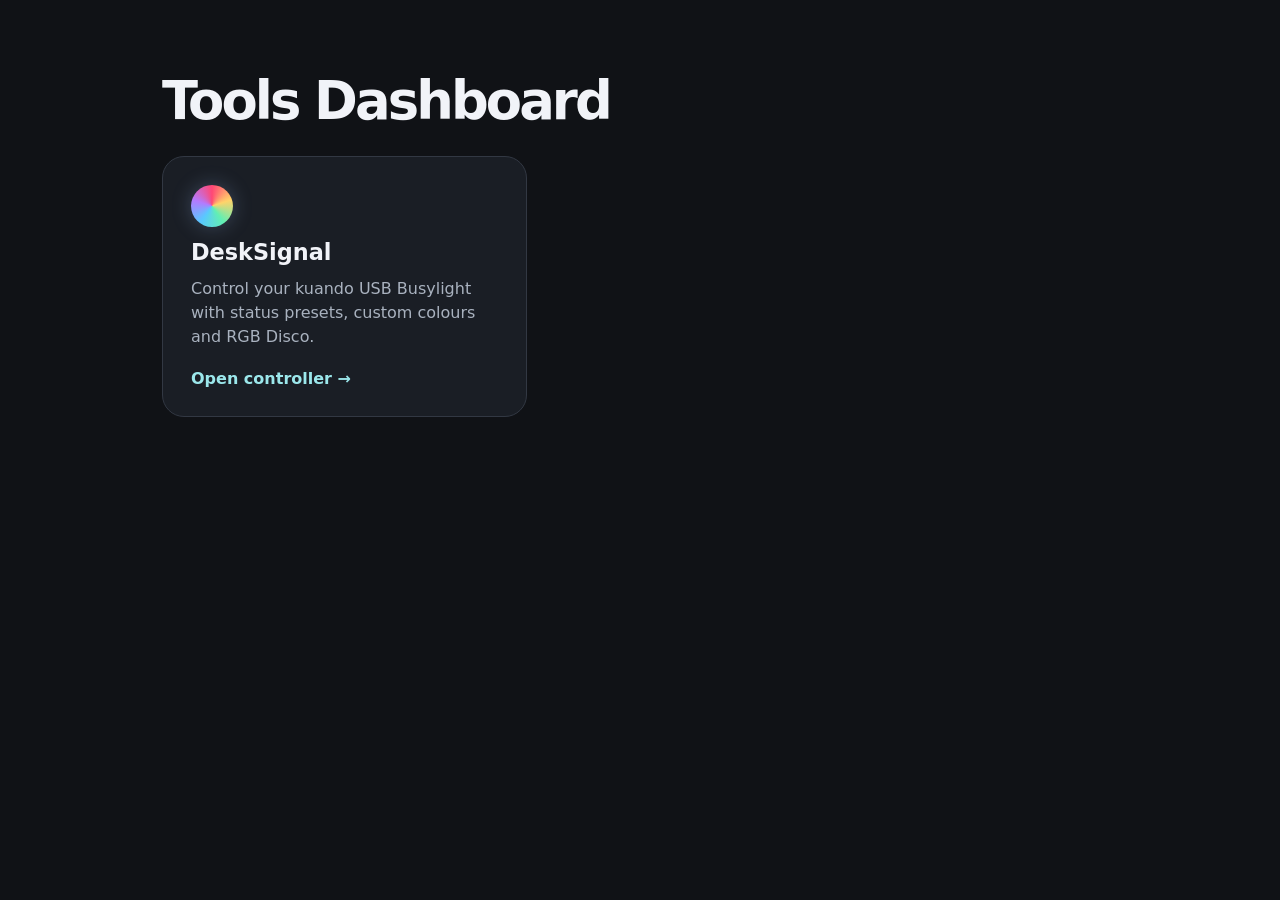
==== index.html @ a9bd28ab "Add tools dashboard and 100 ms RGB cycles" ====
<!doctype html>
<html lang="en">
<head>
  <meta charset="utf-8">
  <meta name="viewport" content="width=device-width, initial-scale=1">
  <title>Tools Dashboard</title>
  <link rel="stylesheet" href="./style.css?v=dashboard-1">
</head>
<body>
  <main>
    <header><h1>Tools Dashboard</h1></header>
    <section class="tool-grid" aria-label="Available tools">
      <a class="panel tool-card" href="./desk-signal.html">
        <span class="tool-light" aria-hidden="true"></span>
        <h2>DeskSignal</h2>
        <p>Control your kuando USB Busylight with status presets, custom colours and RGB Disco.</p>
        <span class="tool-action">Open controller <span aria-hidden="true">→</span></span>
      </a>
    </section>
  </main>
</body>
</html>
---- style.css ----
:root {
  color-scheme: dark;
  font-family: system-ui, sans-serif;
  background: #101216;
  color: #f1f3f8;
  --muted: #a9b2bf;
  --border: #323843;
  --accent: #9be7eb;
}
* { box-sizing: border-box; }
body { margin: 0; }
main { max-width: 1000px; margin: auto; padding: clamp(24px, 6vw, 72px) 22px; }
header, .monitor-top, .field, .actions { display: flex; align-items: center; justify-content: space-between; gap: 12px; }
header { margin-bottom: 26px; flex-wrap: wrap; }
h1, h2, p { margin: 0; }
h1 { font-size: clamp(2rem, 5vw, 3.3rem); letter-spacing: -.055em; line-height: 1.1; }
h2 { font-size: 1rem; font-weight: 650; }
.brand, .caption { color: var(--muted); font-size: .83rem; }
.brand { letter-spacing: .16em; margin-bottom: 9px; }
.layout { display: grid; grid-template-columns: 1.05fr 1fr; gap: 16px; }
.panel { background: #1a1e25; border: 1px solid var(--border); border-radius: 22px; padding: clamp(18px, 4vw, 28px); }
.monitor { display: flex; flex-direction: column; justify-content: space-between; min-height: 340px; }
#connection { font-size: .8rem; color: var(--muted); }
#connection.connected { color: var(--accent); }
.current { font-size: 1.6rem; font-weight: 650; margin-top: 3px; }
.lamp-stage { display: grid; place-items: center; padding: 46px 0; }
#lamp {
  --light: #000000;
  width: 110px;
  aspect-ratio: 1;
  border-radius: 50%;
  border: 1px solid #ffffff24;
  background: radial-gradient(circle at 36% 28%, #ffffff22, transparent 55%), var(--light);
  box-shadow: 0 0 55px color-mix(in srgb, var(--light), transparent 55%), inset 0 -14px 24px #0005;
}
.controls h2 { margin-bottom: 14px; }
.presets { display: grid; grid-template-columns: repeat(2, minmax(0, 1fr)); gap: 8px; }
button { border: 1px solid var(--border); border-radius: 10px; padding: 11px 13px; color: inherit; background: #232833; font: inherit; font-size: .9rem; font-weight: 600; cursor: pointer; }
button:hover { filter: brightness(1.15); }
button:focus-visible, input:focus-visible { outline: 2px solid var(--accent); outline-offset: 3px; }
button:disabled { opacity: .55; cursor: default; }
.primary { background: var(--accent); color: #132327; border-color: transparent; }
.presets button { display: flex; align-items: center; text-align: left; gap: 8px; }
.presets button::before { content: ""; width: 9px; height: 9px; border-radius: 50%; background: var(--swatch); flex: none; }
.presets button[aria-pressed="true"] { border-color: var(--swatch); }
form { margin-top: 22px; padding-top: 18px; border-top: 1px solid var(--border); }
.field { margin-bottom: 8px; font-size: .9rem; }
input[type="color"] { width: 38px; height: 28px; padding: 2px; background: transparent; border: 1px solid var(--border); border-radius: 6px; cursor: pointer; }
input[type="range"] { width: 100%; margin: 0 0 16px; accent-color: var(--accent); }
output, .message { color: var(--muted); }
.actions { justify-content: flex-start; flex-wrap: wrap; }
.message { margin-top: 16px; font-size: .88rem; line-height: 1.5; }
@media (max-width: 680px) { .layout { grid-template-columns: 1fr; } .monitor { min-height: 275px; } }

.tool-grid { display: grid; grid-template-columns: repeat(auto-fit, minmax(min(100%, 290px), 1fr)); gap: 16px; }
.tool-card { display: grid; max-width: 365px; gap: 12px; color: inherit; text-decoration: none; }
.tool-card:hover, .tool-card:focus-visible { border-color: var(--accent); }
.tool-card h2 { font-size: 1.4rem; }
.tool-card p { color: var(--muted); line-height: 1.5; }
.tool-light {
  width: 42px;
  aspect-ratio: 1;
  border-radius: 50%;
  background: conic-gradient(#ff4775, #ffd36a, #62efb2, #59c8ff, #b37bff, #ff4775);
  box-shadow: 0 0 20px #a4c6ff40;
}
.tool-action { margin-top: 8px; color: var(--accent); font-weight: 650; }
.tool-nav { margin-bottom: 20px; }
.tool-nav a { color: var(--accent); text-underline-offset: 4px; }
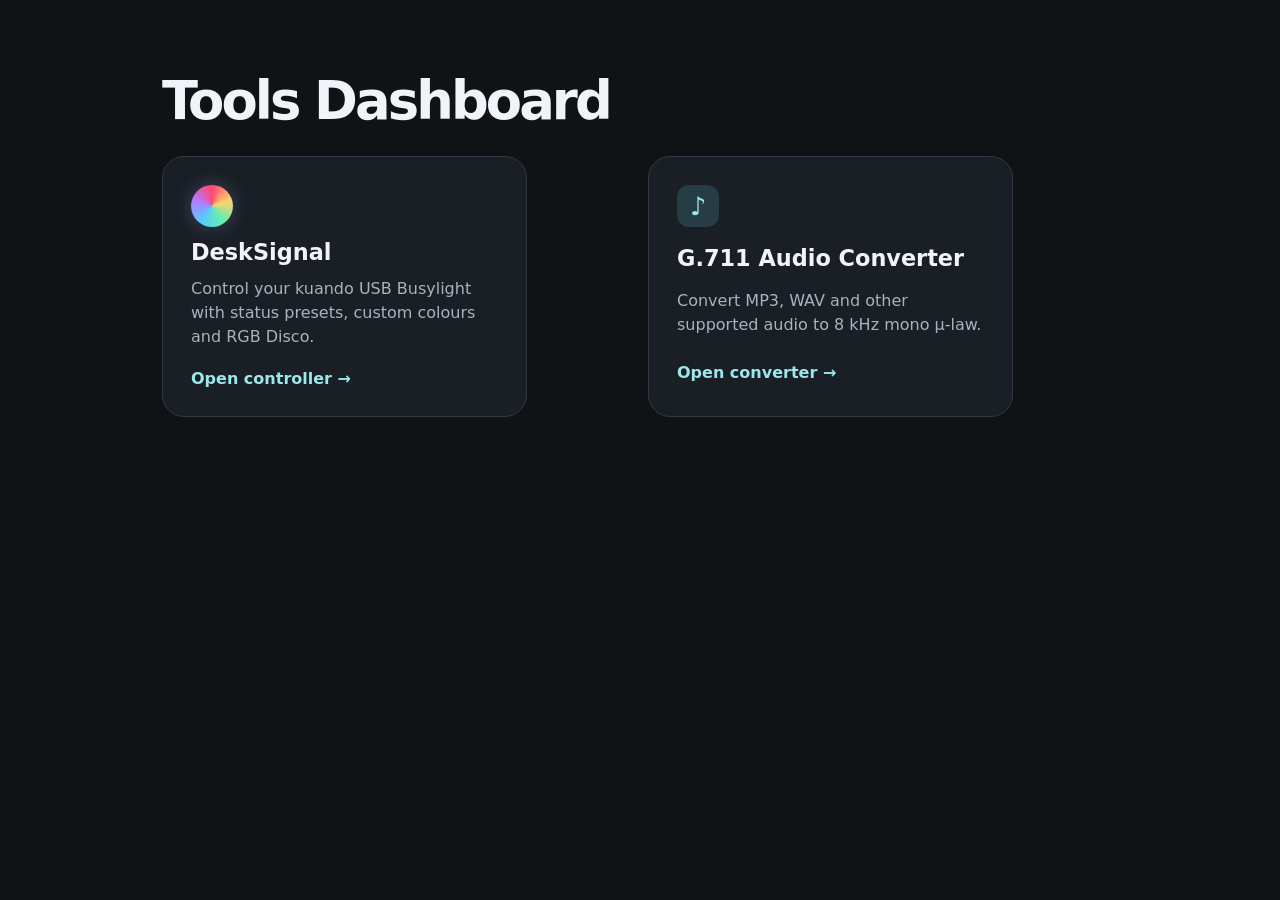
==== commit 3d94dfc5: "Add G.711 mu-law audio converter to tools dashboard" ====
--- a/index.html
+++ b/index.html
@@ -4,7 +4,7 @@
   <meta charset="utf-8">
   <meta name="viewport" content="width=device-width, initial-scale=1">
   <title>Tools Dashboard</title>
-  <link rel="stylesheet" href="./style.css?v=dashboard-1">
+  <link rel="stylesheet" href="./style.css?v=audio-1">
 </head>
 <body>
   <main>
@@ -16,6 +16,12 @@
         <p>Control your kuando USB Busylight with status presets, custom colours and RGB Disco.</p>
         <span class="tool-action">Open controller <span aria-hidden="true">→</span></span>
       </a>
+      <a class="panel tool-card" href="./audio-converter.html">
+        <span class="tool-audio" aria-hidden="true">♪</span>
+        <h2>G.711 Audio Converter</h2>
+        <p>Convert MP3, WAV and other supported audio to 8 kHz mono μ-law.</p>
+        <span class="tool-action">Open converter <span aria-hidden="true">→</span></span>
+      </a>
     </section>
   </main>
 </body>
--- a/style.css
+++ b/style.css
@@ -67,3 +67,13 @@
 .tool-action { margin-top: 8px; color: var(--accent); font-weight: 650; }
 .tool-nav { margin-bottom: 20px; }
 .tool-nav a { color: var(--accent); text-underline-offset: 4px; }
+
+.tool-audio { display: grid; place-items: center; width: 42px; aspect-ratio: 1; border-radius: 12px; background: #263d45; color: var(--accent); font-size: 1.6rem; }
+.audio-panel { max-width: 660px; }
+.audio-summary { color: var(--muted); line-height: 1.5; }
+.audio-form { display: grid; gap: 12px; }
+.audio-form input, .audio-form select { width: 100%; font: inherit; }
+.audio-form input::file-selector-button, .audio-form select { background: #232833; color: inherit; padding: 10px; border: 1px solid var(--border); border-radius: 8px; font: inherit; }
+.audio-form input::file-selector-button { margin-right: 10px; }
+.audio-form .actions { margin-top: 6px; }
+.audio-form a { color: var(--accent); }
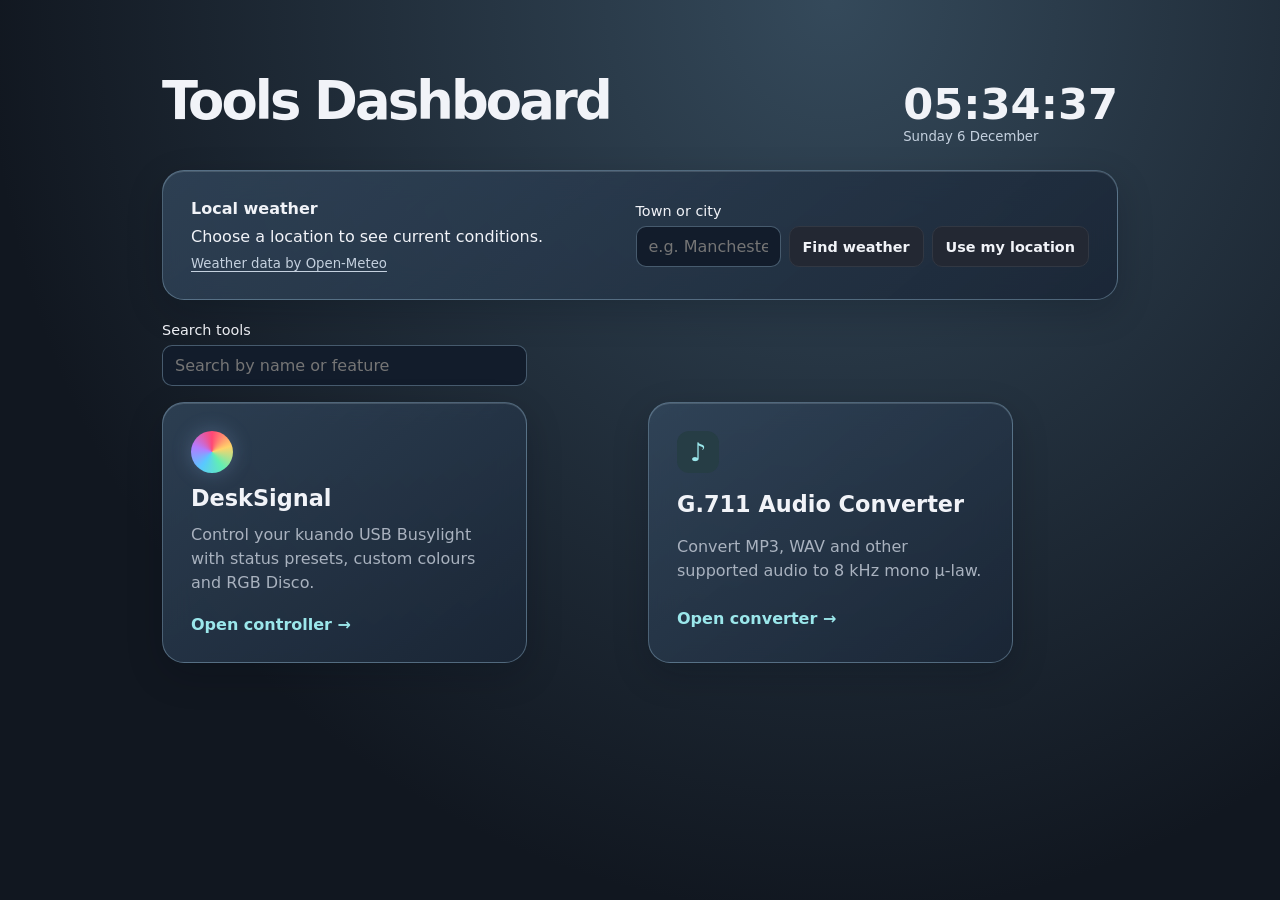
==== commit f2e41a9d: "Add live clock, tool search and weather dashboard effects" ====
--- a/index.html
+++ b/index.html
@@ -4,11 +4,36 @@
   <meta charset="utf-8">
   <meta name="viewport" content="width=device-width, initial-scale=1">
   <title>Tools Dashboard</title>
-  <link rel="stylesheet" href="./style.css?v=audio-1">
+  <link rel="stylesheet" href="./style.css?v=weather-1">
+  <script type="module" src="./dashboard.mjs?v=weather-1"></script>
 </head>
-<body>
+<body class="weather-dashboard">
+  <div id="weather-effect" aria-hidden="true"></div>
   <main>
-    <header><h1>Tools Dashboard</h1></header>
+    <header class="dashboard-header">
+      <h1>Tools Dashboard</h1>
+      <div class="dashboard-clock"><time id="clock"></time><p id="clock-date" class="caption"></p></div>
+    </header>
+    <section class="panel weather-panel" aria-labelledby="weather-title">
+      <div class="weather-content">
+        <h2 id="weather-title">Local weather</h2>
+        <p id="weather-status" class="weather-status" role="status">Choose a location to see current conditions.</p>
+        <p class="caption"><a href="https://open-meteo.com/">Weather data by Open-Meteo</a></p>
+      </div>
+      <form id="weather-form" class="weather-form">
+        <label for="weather-town">Town or city</label>
+        <div class="weather-actions">
+          <input id="weather-town" type="text" placeholder="e.g. Manchester" autocomplete="off" maxlength="80">
+          <button id="weather-find" type="submit">Find weather</button>
+          <button id="weather-locate" type="button">Use my location</button>
+        </div>
+      </form>
+    </section>
+    <div class="dashboard-search">
+      <label for="tool-search">Search tools</label>
+      <input id="tool-search" type="search" placeholder="Search by name or feature">
+    </div>
+    <p id="search-empty" class="message" role="status" hidden>No matching tools.</p>
     <section class="tool-grid" aria-label="Available tools">
       <a class="panel tool-card" href="./desk-signal.html">
         <span class="tool-light" aria-hidden="true"></span>
--- a/style.css
+++ b/style.css
@@ -77,3 +77,51 @@
 .audio-form input::file-selector-button { margin-right: 10px; }
 .audio-form .actions { margin-top: 6px; }
 .audio-form a { color: var(--accent); }
+
+[hidden] { display: none !important; }
+.weather-dashboard {
+  min-height: 100vh;
+  --sky: #456176;
+  background: radial-gradient(ellipse at 65% 0%, color-mix(in srgb, var(--sky), transparent 32%), transparent 72%), #111720;
+}
+.weather-dashboard[data-weather="clear"] { --sky: #987346; }
+.weather-dashboard[data-weather="cloud"] { --sky: #566178; }
+.weather-dashboard[data-weather="rain"] { --sky: #365271; }
+.weather-dashboard[data-weather="snow"] { --sky: #607c99; }
+.weather-dashboard[data-weather="night"] { --sky: #252a5c; }
+.weather-dashboard main { position: relative; }
+.weather-dashboard .panel {
+  border-color: #a5c9e45c;
+  background: linear-gradient(140deg, #34495fc4, #1a2636e8);
+  box-shadow: inset 0 1px 0 #e6f3ff26, 0 12px 36px #060a1233;
+  backdrop-filter: blur(16px);
+}
+.weather-dashboard .tool-card:hover, .weather-dashboard .tool-card:focus-visible { border-color: var(--accent); }
+.dashboard-header { align-items: baseline; }
+.dashboard-clock time { font-size: clamp(1.8rem, 5vw, 2.7rem); font-variant-numeric: tabular-nums; font-weight: 650; }
+.dashboard-clock .caption, .weather-content .caption { color: #c5d1df; }
+.weather-content a { color: inherit; text-underline-offset: 3px; }
+.weather-panel { display: grid; grid-template-columns: 1fr auto; align-items: center; gap: 16px; }
+.weather-status { margin: 8px 0; line-height: 1.4; }
+.weather-form { margin: 0; padding: 0; border: 0; }
+.weather-form label, .dashboard-search label { display: block; margin-bottom: 7px; font-size: .9rem; }
+.weather-actions { display: flex; flex-wrap: wrap; gap: 8px; }
+.weather-actions input, .dashboard-search input {
+  background: #121c2b; color: inherit; border: 1px solid #a5c9e45c; border-radius: 10px; padding: 10px 12px; font: inherit;
+}
+.weather-actions input { flex: 1 1 140px; width: 145px; min-width: 0; }
+.dashboard-search { margin: 22px 0 16px; }
+.dashboard-search input { width: min(100%, 365px); }
+#weather-effect { position: fixed; inset: 0; overflow: hidden; pointer-events: none; }
+.weather-particle { display: none; position: absolute; left: var(--x); top: -25px; }
+[data-weather="rain"] .weather-particle {
+  display: block; width: 1px; height: 22px; background: #a1cef992;
+  animation: weather-fall calc(var(--fall) * .3) linear var(--delay) infinite;
+}
+[data-weather="snow"] .weather-particle {
+  display: block; width: var(--size); aspect-ratio: 1; border-radius: 50%; background: #eef8ffcc;
+  animation: weather-fall var(--fall) linear var(--delay) infinite;
+}
+@keyframes weather-fall { to { transform: translate(8vw, calc(100vh + 30px)); } }
+@media (max-width: 740px) { .weather-panel { grid-template-columns: 1fr; } }
+@media (prefers-reduced-motion: reduce) { #weather-effect { display: none; } }
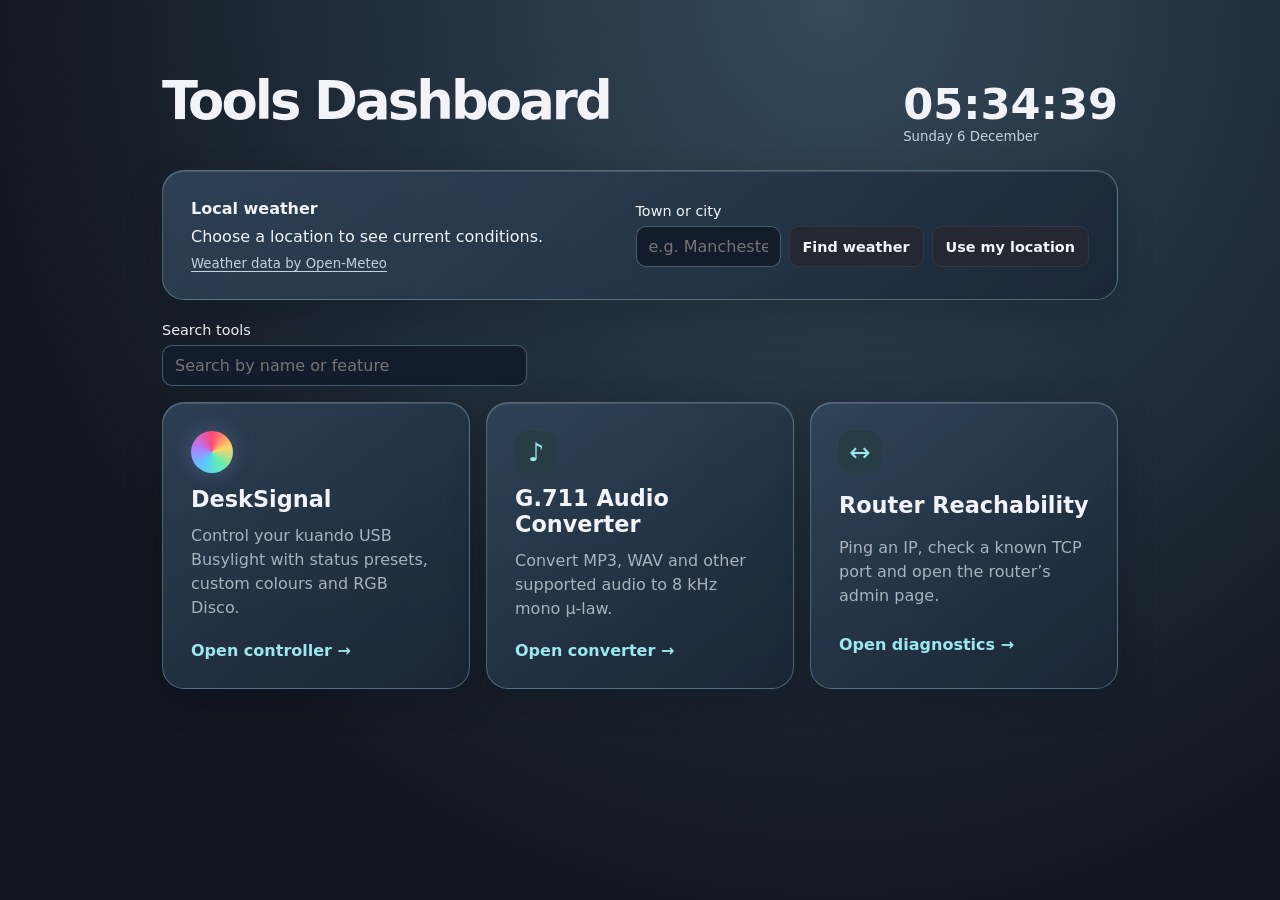
==== commit b3cf4bc8: "Add router reachability and local support companion" ====
--- a/index.html
+++ b/index.html
@@ -47,6 +47,12 @@
         <p>Convert MP3, WAV and other supported audio to 8 kHz mono μ-law.</p>
         <span class="tool-action">Open converter <span aria-hidden="true">→</span></span>
       </a>
+      <a class="panel tool-card" href="./router.html">
+        <span class="tool-audio" aria-hidden="true">↔</span>
+        <h2>Router Reachability</h2>
+        <p>Ping an IP, check a known TCP port and open the router’s admin page.</p>
+        <span class="tool-action">Open diagnostics <span aria-hidden="true">→</span></span>
+      </a>
     </section>
   </main>
 </body>
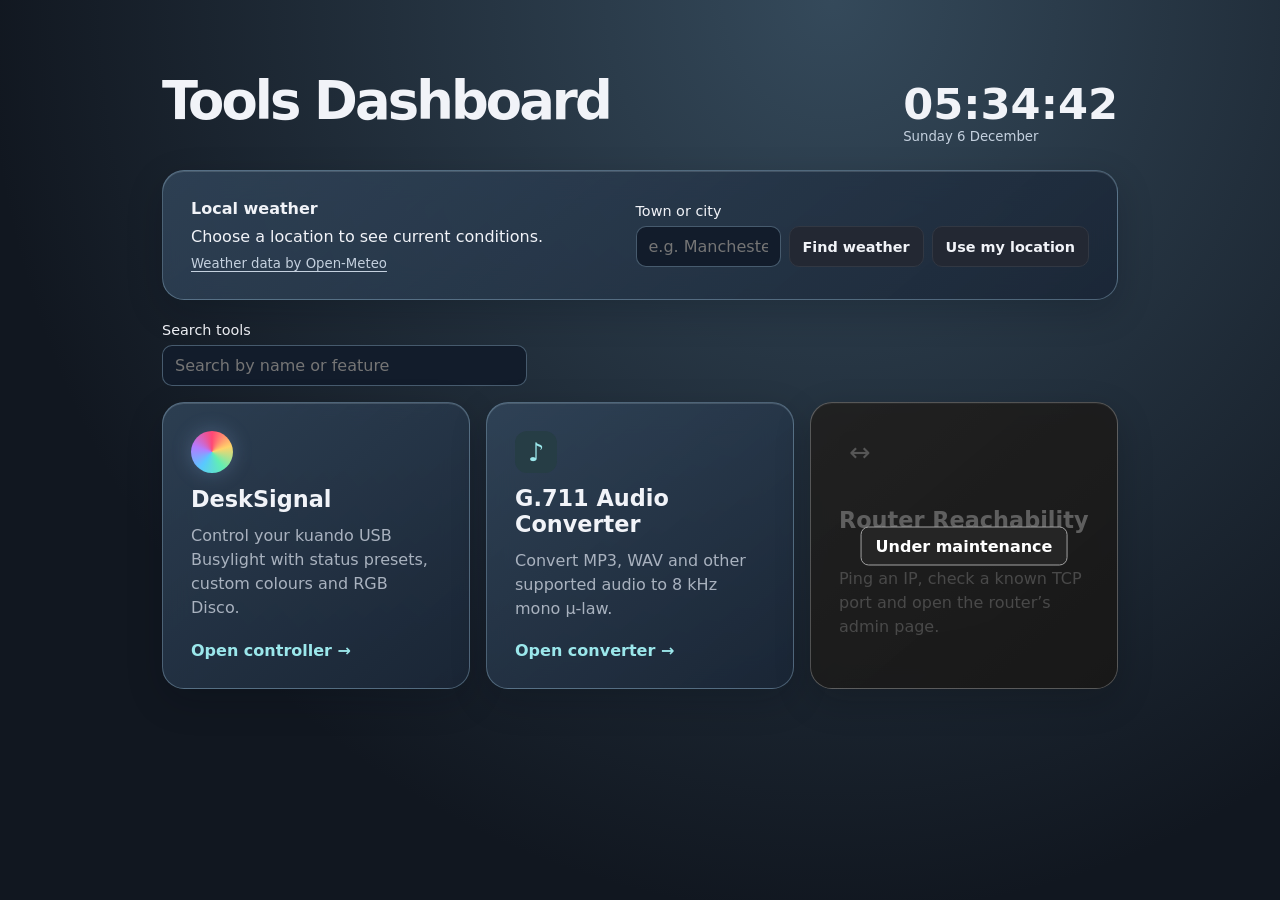
==== commit c76008d8: "Mark Router Reachability card under maintenance" ====
--- a/index.html
+++ b/index.html
@@ -6,6 +6,33 @@
   <title>Tools Dashboard</title>
   <link rel="stylesheet" href="./style.css?v=weather-1">
   <script type="module" src="./dashboard.mjs?v=weather-1"></script>
+  <style>
+    .tool-card--maintenance { position: relative; isolation: isolate; cursor: default; overflow: hidden; }
+    .weather-dashboard .tool-card--maintenance { filter: grayscale(1); border-color: #83889370; }
+    .weather-dashboard .tool-card--maintenance:hover { border-color: #83889370; }
+    .tool-card--maintenance::before {
+      content: "";
+      position: absolute;
+      inset: 0;
+      z-index: 1;
+      background: #101216a6;
+    }
+    .tool-maintenance-label {
+      position: absolute;
+      z-index: 2;
+      inset: 50% auto auto 50%;
+      transform: translate(-50%, -50%);
+      width: max-content;
+      max-width: calc(100% - 24px);
+      padding: 9px 14px;
+      border: 1px solid #9ca3af;
+      border-radius: 8px;
+      background: #22252b;
+      color: #fff;
+      font-weight: 650;
+      text-align: center;
+    }
+  </style>
 </head>
 <body class="weather-dashboard">
   <div id="weather-effect" aria-hidden="true"></div>
@@ -47,12 +74,12 @@
         <p>Convert MP3, WAV and other supported audio to 8 kHz mono μ-law.</p>
         <span class="tool-action">Open converter <span aria-hidden="true">→</span></span>
       </a>
-      <a class="panel tool-card" href="./router.html">
+      <article class="panel tool-card tool-card--maintenance">
         <span class="tool-audio" aria-hidden="true">↔</span>
         <h2>Router Reachability</h2>
         <p>Ping an IP, check a known TCP port and open the router’s admin page.</p>
-        <span class="tool-action">Open diagnostics <span aria-hidden="true">→</span></span>
-      </a>
+        <span class="tool-maintenance-label">Under maintenance</span>
+      </article>
     </section>
   </main>
 </body>
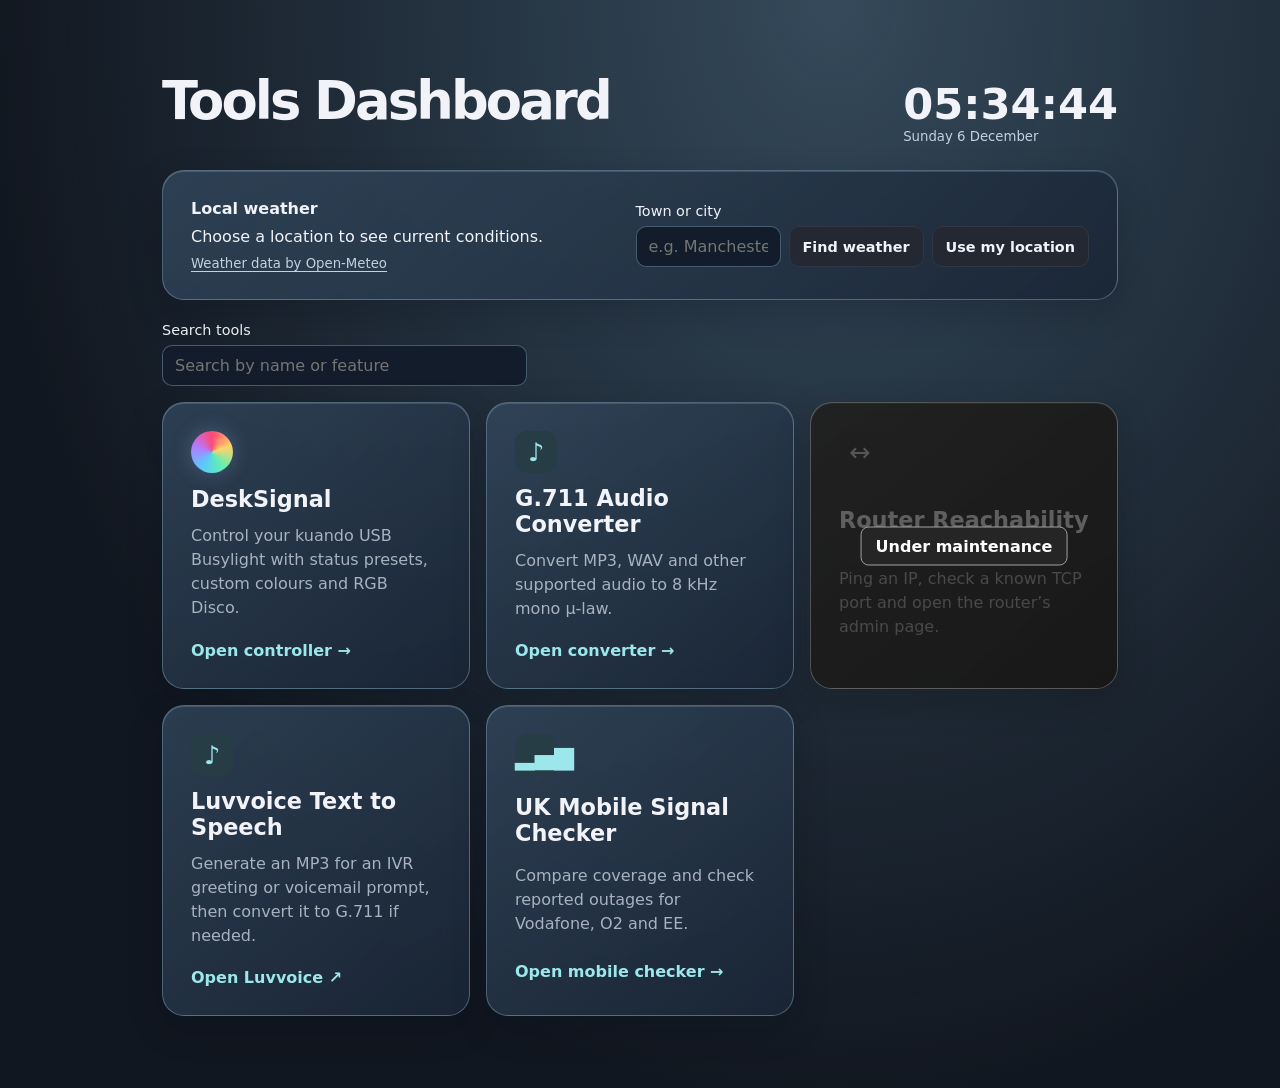
==== commit 274fb57d: "Add Luvvoice and UK mobile coverage and status tools" ====
--- a/index.html
+++ b/index.html
@@ -80,6 +80,18 @@
         <p>Ping an IP, check a known TCP port and open the router’s admin page.</p>
         <span class="tool-maintenance-label">Under maintenance</span>
       </article>
+      <a class="panel tool-card" href="https://luvvoice.com/" target="_blank" rel="noopener noreferrer">
+        <span class="tool-audio" aria-hidden="true">♪</span>
+        <h2>Luvvoice Text to Speech</h2>
+        <p>Generate an MP3 for an IVR greeting or voicemail prompt, then convert it to G.711 if needed.</p>
+        <span class="tool-action">Open Luvvoice <span aria-hidden="true">↗</span></span>
+      </a>
+      <a class="panel tool-card" href="./mobile-signal.html">
+        <span class="tool-audio" aria-hidden="true">▂▄▆</span>
+        <h2>UK Mobile Signal Checker</h2>
+        <p>Compare coverage and check reported outages for Vodafone, O2 and EE.</p>
+        <span class="tool-action">Open mobile checker <span aria-hidden="true">→</span></span>
+      </a>
     </section>
   </main>
 </body>
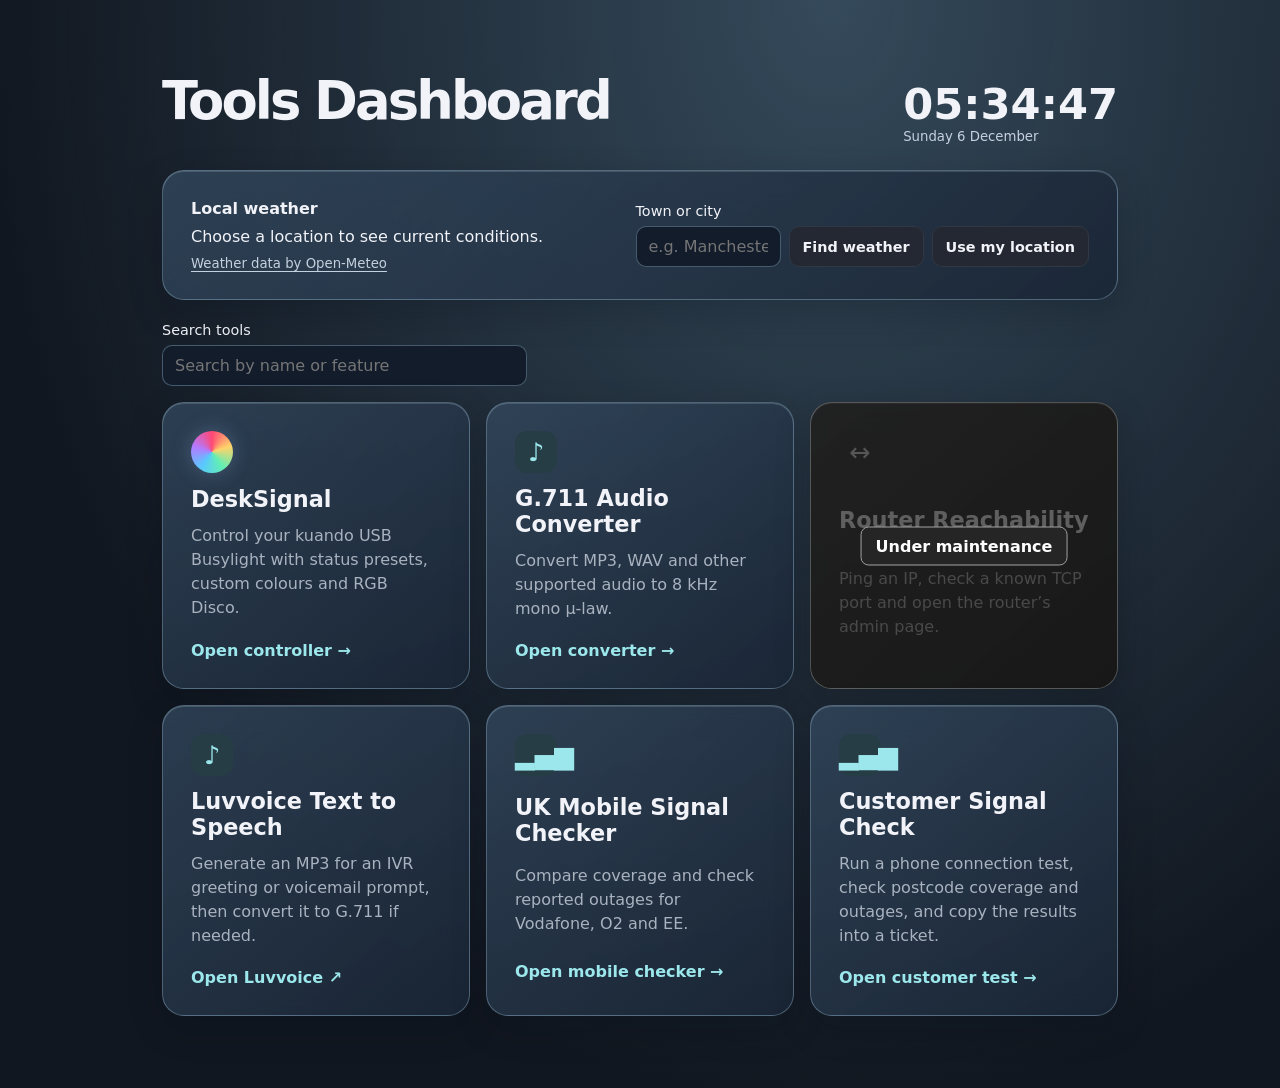
==== commit 19c61605: "Add shareable customer mobile connection and postcode checks" ====
--- a/index.html
+++ b/index.html
@@ -92,6 +92,12 @@
         <p>Compare coverage and check reported outages for Vodafone, O2 and EE.</p>
         <span class="tool-action">Open mobile checker <span aria-hidden="true">→</span></span>
       </a>
+      <a class="panel tool-card" href="./customer-signal.html">
+        <span class="tool-audio" aria-hidden="true">▂▄▆</span>
+        <h2>Customer Signal Check</h2>
+        <p>Run a phone connection test, check postcode coverage and outages, and copy the results into a ticket.</p>
+        <span class="tool-action">Open customer test <span aria-hidden="true">→</span></span>
+      </a>
     </section>
   </main>
 </body>
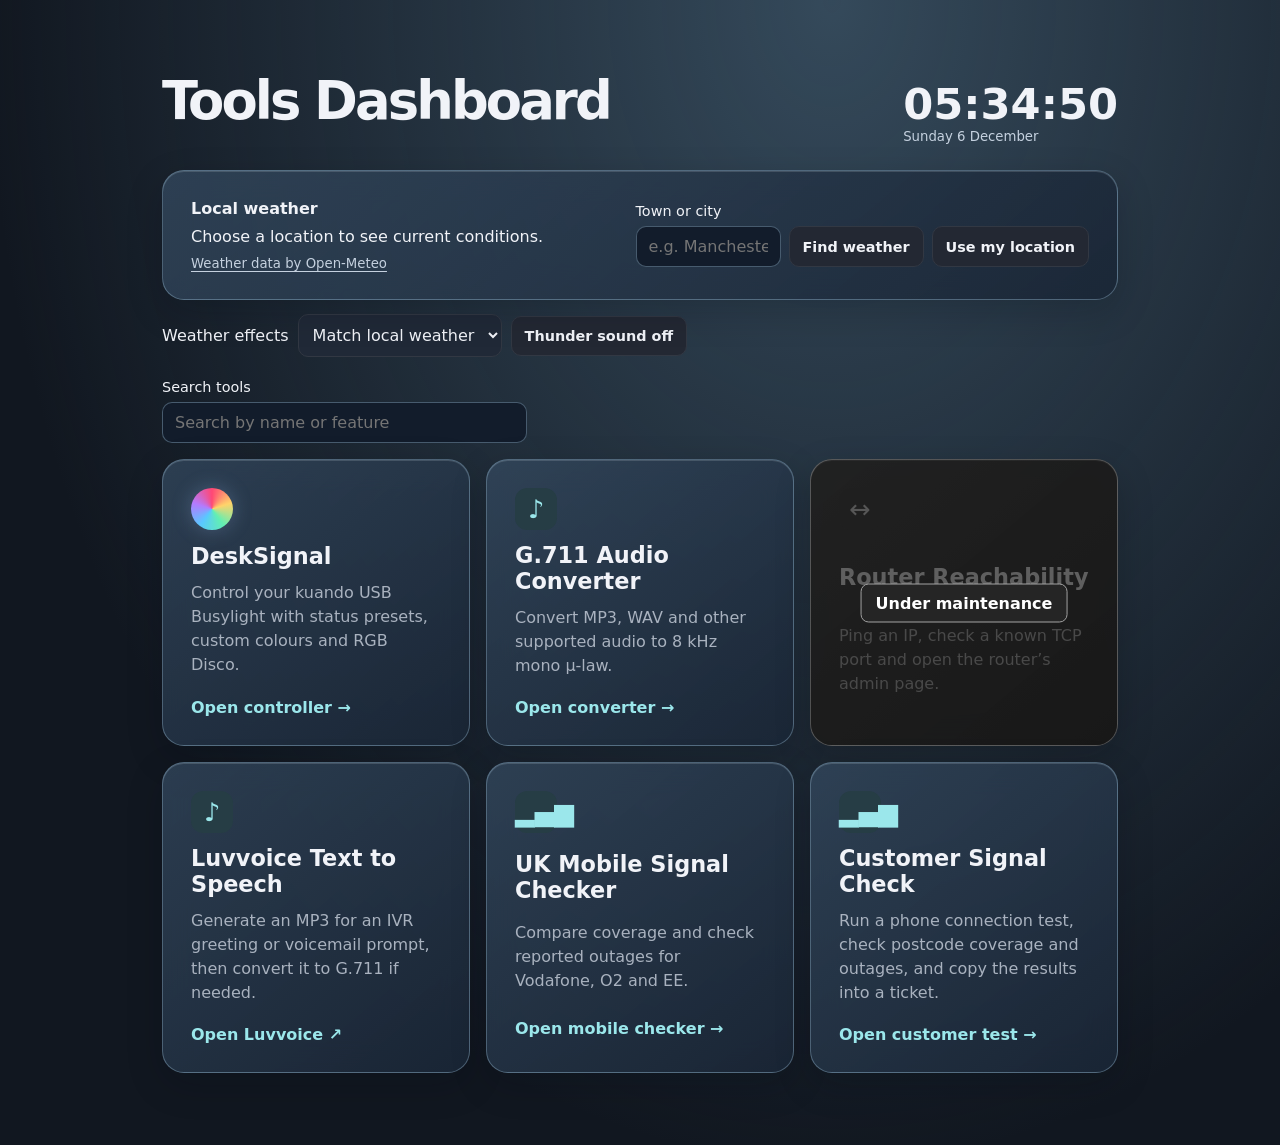
==== commit 78ab3a32: "Add dramatic weather effects and storm previews" ====
--- a/index.html
+++ b/index.html
@@ -4,8 +4,8 @@
   <meta charset="utf-8">
   <meta name="viewport" content="width=device-width, initial-scale=1">
   <title>Tools Dashboard</title>
-  <link rel="stylesheet" href="./style.css?v=weather-1">
-  <script type="module" src="./dashboard.mjs?v=weather-1"></script>
+  <link rel="stylesheet" href="./style.css?v=storm-1">
+  <script type="module" src="./dashboard.mjs?v=storm-1"></script>
   <style>
     .tool-card--maintenance { position: relative; isolation: isolate; cursor: default; overflow: hidden; }
     .weather-dashboard .tool-card--maintenance { filter: grayscale(1); border-color: #83889370; }
@@ -35,7 +35,7 @@
   </style>
 </head>
 <body class="weather-dashboard">
-  <div id="weather-effect" aria-hidden="true"></div>
+  <div id="weather-effect" aria-hidden="true"><span id="weather-bolt"></span></div>
   <main>
     <header class="dashboard-header">
       <h1>Tools Dashboard</h1>
@@ -56,6 +56,17 @@
         </div>
       </form>
     </section>
+    <div class="weather-controls" aria-label="Weather effects">
+      <label for="weather-preview">Weather effects</label>
+      <select id="weather-preview">
+        <option value="">Match local weather</option>
+        <option value="heavy-rain">Heavy rain</option>
+        <option value="storm">Thunderstorm</option>
+        <option value="blizzard">Blizzard</option>
+        <option value="off">Off</option>
+      </select>
+      <button id="weather-sound" type="button" aria-pressed="false">Thunder sound off</button>
+    </div>
     <div class="dashboard-search">
       <label for="tool-search">Search tools</label>
       <input id="tool-search" type="search" placeholder="Search by name or feature">
--- a/style.css
+++ b/style.css
@@ -125,3 +125,63 @@
 @keyframes weather-fall { to { transform: translate(8vw, calc(100vh + 30px)); } }
 @media (max-width: 740px) { .weather-panel { grid-template-columns: 1fr; } }
 @media (prefers-reduced-motion: reduce) { #weather-effect { display: none; } }
+
+.weather-controls { display: flex; flex-wrap: wrap; align-items: center; gap: 9px; margin-top: 14px; }
+.weather-controls select {
+  padding: 10px; border: 1px solid var(--border); border-radius: 10px;
+  background: #202937; color: inherit; font: inherit;
+}
+.weather-dashboard[data-weather="heavy-rain"] { --sky: #324f78; }
+.weather-dashboard[data-weather="storm"] { --sky: #373a72; }
+.weather-dashboard[data-weather="blizzard"] { --sky: #7296b1; }
+.weather-dashboard:is([data-weather="snow"], [data-weather="blizzard"]) .panel {
+  border-color: #d0eaff99;
+  background: linear-gradient(145deg, #aecce464, #20324ae8 64%);
+  box-shadow: inset 0 1px 1px #f2faff70, 0 12px 36px #060a1233;
+}
+[data-weather="rain"] .weather-particle:nth-of-type(n+40),
+[data-weather="snow"] .weather-particle:nth-of-type(n+49) { display: none; }
+[data-weather="snow"] .weather-particle {
+  animation-name: weather-snowfall;
+  box-shadow: 0 0 6px #dfedffc0;
+}
+:is([data-weather="heavy-rain"], [data-weather="storm"]) .weather-particle {
+  display: block;
+  width: 2px; height: 48px; border-radius: 50%;
+  background: linear-gradient(transparent, #b4dcffa8);
+  animation: weather-downpour calc(var(--fall) * .17) linear var(--delay) infinite;
+}
+[data-weather="blizzard"] .weather-particle {
+  display: block;
+  width: calc(var(--size) * 1.25); aspect-ratio: 1; border-radius: 50%;
+  background: #effaffdb; box-shadow: 0 0 8px #e0f3ffb0;
+  animation: weather-snowfall calc(var(--fall) * .55) linear var(--delay) infinite;
+}
+.weather-splash { display: none; }
+:is([data-weather="heavy-rain"], [data-weather="storm"]) .weather-splash {
+  display: block; position: absolute; bottom: 3vh; left: var(--x);
+  width: 24px; height: 7px; border-radius: 50%; border: 1px solid #afd7ff;
+  animation: weather-splash var(--fall) ease-out var(--delay) infinite;
+}
+#weather-bolt { display: none; }
+[data-weather="storm"] #weather-bolt {
+  display: block; position: absolute; top: 0; right: 15%; width: min(16vw, 135px); height: min(34vh, 280px);
+  opacity: 0; background: #dae9ff;
+  clip-path: polygon(54% 0, 75% 0, 48% 38%, 65% 38%, 23% 100%, 41% 51%, 22% 51%);
+  animation: weather-lightning 10s linear infinite;
+}
+@keyframes weather-lightning {
+  0% { opacity: .72; }
+  2% { opacity: .24; }
+  5%, 100% { opacity: 0; }
+}
+@keyframes weather-downpour { to { transform: translate(22vw, calc(100vh + 75px)) rotate(-12deg); } }
+@keyframes weather-snowfall {
+  30% { transform: translate(9vw, 32vh); }
+  65% { transform: translate(4vw, 68vh); }
+  100% { transform: translate(17vw, calc(100vh + 30px)); }
+}
+@keyframes weather-splash {
+  0% { opacity: .75; transform: scale(.15); }
+  35%, 100% { opacity: 0; transform: scale(2.2); }
+}
